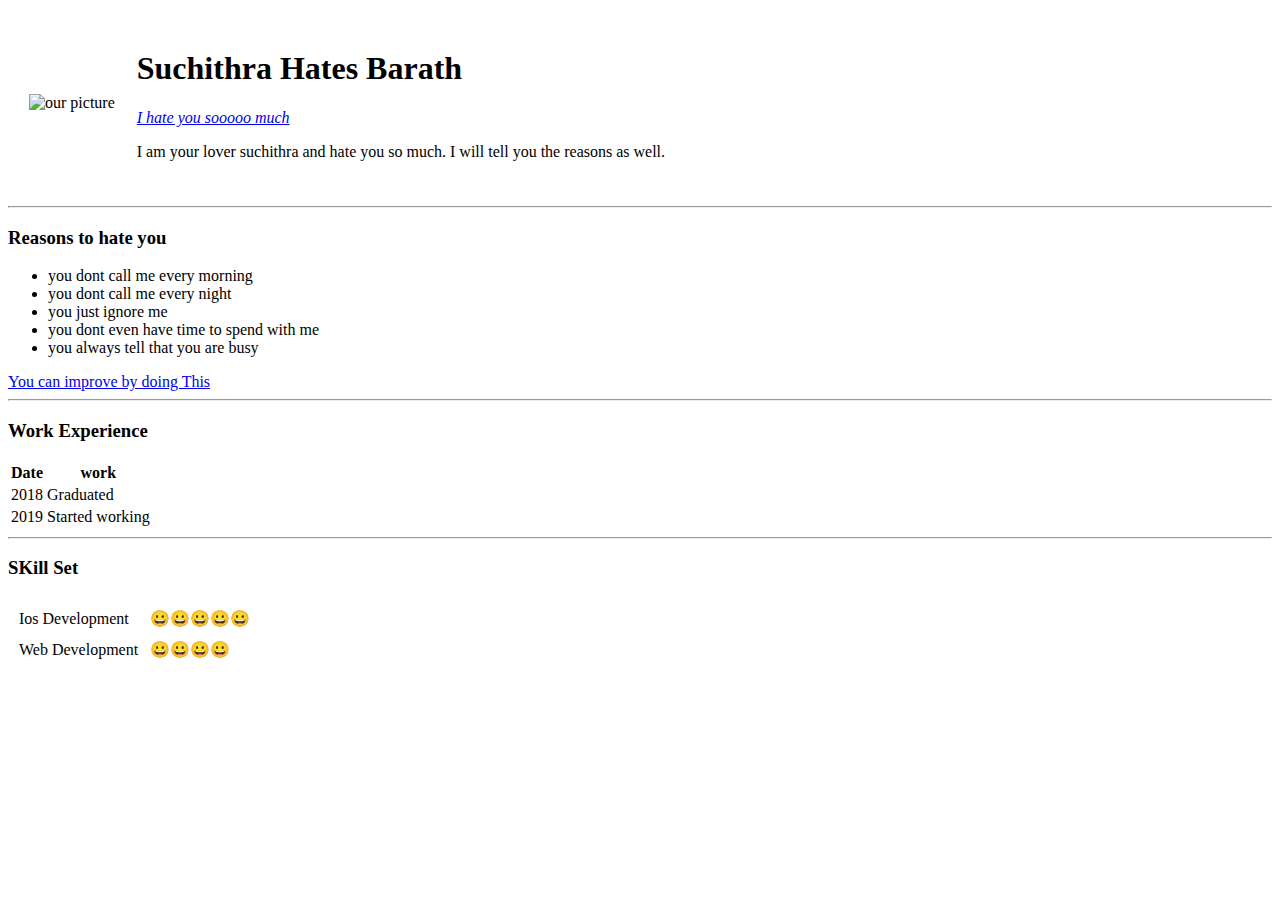
==== index.html @ 96f22a7b "Initial CV website files" ====
<!DOCTYPE html>
<html lang="en" dir="ltr">
  <head>
    <meta charset="utf-8">
    <title>Suchi Here</title>
  </head>
  <body>
    <table cellspacing="20" >
      <tr>
        <td><img src="Images\mypicture.jpg" alt="our picture"></td>
        <td><h1><strong>Suchithra Hates Barath</strong></h1>
        <p><em><a href="https://www.pinterest.com.au/lovebirdsaust/">I hate you sooooo much</a></em></p>
        <p>I am your lover suchithra and hate you so much. I will tell you the reasons as well.</p></td>
      </tr>
    </table>
    <hr>
    <h3>Reasons to hate you</h3>
    <ul>
      <li>you dont call me every morning</li>
      <li>you dont call me every night</li>
      <li>you just ignore me</li>
      <li>you dont even have time to spend with me</li>
      <li>you always tell that you are busy</li>
    </ul>
    <a href="Reasons.html">You can improve by doing This</a>
<hr>
    <h3>Work Experience</h3>
    <table>
      <thead>
        <tr>
          <th>Date</th>
          <th>work</th>
        </tr>
      </thead>
      <tbody>
        <tr>
          <td>2018</td>
          <td>Graduated</td>
        </tr>
        <tr>
          <td>2019</td>
          <td>Started working</td>
        </tr>
      </tbody>
    </table>
    <hr>
    <h3>SKill Set</h3>
    <table cellspacing="10">
        <tr>
          <td>Ios Development</td>
          <td>&#128512;&#128512;&#128512;&#128512;&#128512;</td>
        </tr>
        <tr>
          <td>Web Development</td>
          <td>&#128512;&#128512;&#128512;&#128512;</td>
        </tr>
    </table>

  </body>
</html>
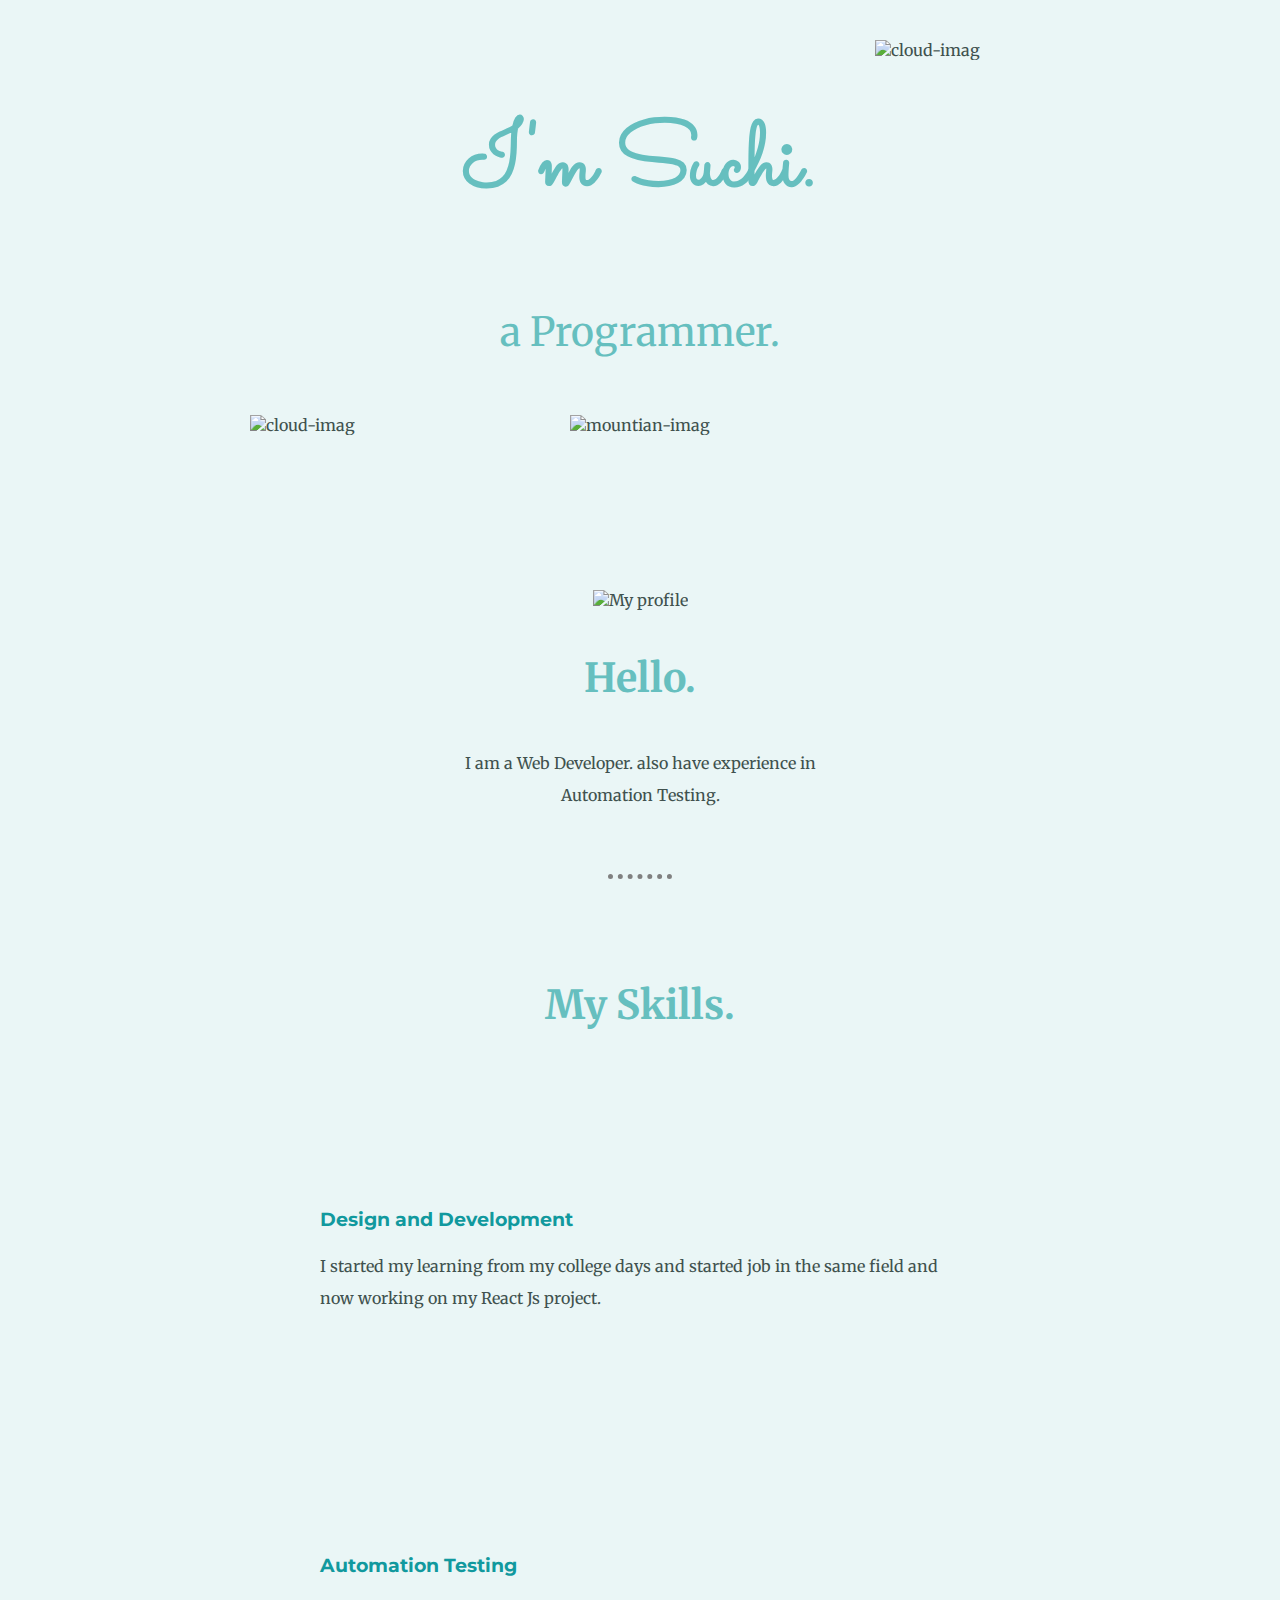
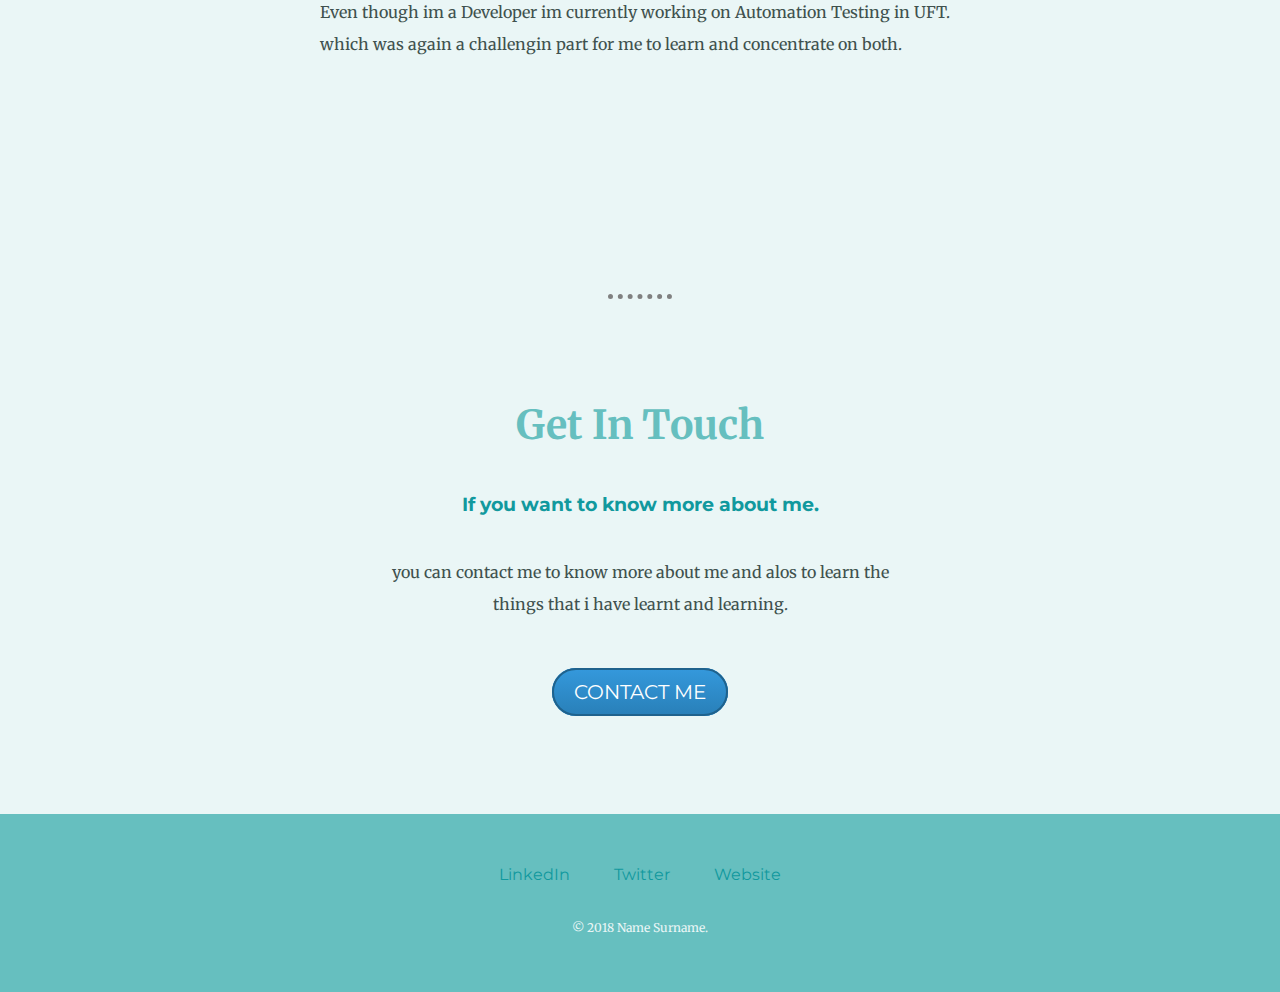
==== commit 39867326: "Added updated CV" ====
--- a/index.html
+++ b/index.html
@@ -2,59 +2,56 @@
 <html lang="en" dir="ltr">
   <head>
     <meta charset="utf-8">
-    <title>Suchi Here</title>
+    <title>Suchithra S</title>
+    <link rel="stylesheet" href="css/styles.css">
+    <link rel="icon" href="favicon.ico">
+    <link rel="stylesheet" href="<link rel="preconnect" href="https://fonts.gstatic.com">
+    <link href="https://fonts.googleapis.com/css2?family=Merriweather:wght@300&family=Montserrat:wght@100&family=Sacramento&display=swap" rel="stylesheet">
   </head>
   <body>
-    <table cellspacing="20" >
-      <tr>
-        <td><img src="Images\mypicture.jpg" alt="our picture"></td>
-        <td><h1><strong>Suchithra Hates Barath</strong></h1>
-        <p><em><a href="https://www.pinterest.com.au/lovebirdsaust/">I hate you sooooo much</a></em></p>
-        <p>I am your lover suchithra and hate you so much. I will tell you the reasons as well.</p></td>
-      </tr>
-    </table>
-    <hr>
-    <h3>Reasons to hate you</h3>
-    <ul>
-      <li>you dont call me every morning</li>
-      <li>you dont call me every night</li>
-      <li>you just ignore me</li>
-      <li>you dont even have time to spend with me</li>
-      <li>you always tell that you are busy</li>
-    </ul>
-    <a href="Reasons.html">You can improve by doing This</a>
-<hr>
-    <h3>Work Experience</h3>
-    <table>
-      <thead>
-        <tr>
-          <th>Date</th>
-          <th>work</th>
-        </tr>
-      </thead>
-      <tbody>
-        <tr>
-          <td>2018</td>
-          <td>Graduated</td>
-        </tr>
-        <tr>
-          <td>2019</td>
-          <td>Started working</td>
-        </tr>
-      </tbody>
-    </table>
-    <hr>
-    <h3>SKill Set</h3>
-    <table cellspacing="10">
-        <tr>
-          <td>Ios Development</td>
-          <td>&#128512;&#128512;&#128512;&#128512;&#128512;</td>
-        </tr>
-        <tr>
-          <td>Web Development</td>
-          <td>&#128512;&#128512;&#128512;&#128512;</td>
-        </tr>
-    </table>
+    <div class="box">
+      <img class="upper-cloud" src="images/cloud.png" alt="cloud-imag">
+      <h1>I'm Suchi.</h1>
+      <h2 class="title1">a Programmer.</h2>
+        <img class="bottom-cloud" src="images/cloud.png" alt="cloud-imag">
+          <img src="images/mountain.png" alt="mountian-imag">
+    </div>
+    <div class="middle-container">
+  <div class="profile">
+    <img src="images/profile.png" alt="My profile" height="200px" width="200px" >
+    <h2>Hello.</h2>
+    <p class="my-details">I am a Web Developer. also have experience in Automation Testing.</p>
+  </div>
+  <hr>
+  <div class="skills">
+    <h2>My Skills.</h2>
+    <div class="skill-row">
+      <img class="img-style" src="images/computer.png" alt=""  >
+      <h3>Design and Development</h3>
+      <p >I started my learning from my college days and started job in the same field and now working on my React Js project.</p>
+    </div>
+    <div class="skill-row">
+      <img class="img-style1" src="images/coding.png" alt="" >
+      <h3>Automation Testing</h3>
+      <p >Even though im a Developer im currently working on Automation Testing in UFT. which was again a challengin part for me to learn and concentrate on both.</p>
+    </div>
+  </div>
+  <hr>
+  <div class="contact-me">
+    <h2>Get In Touch</h2>
+    <h3>If you want to know more about me.</h3>
+    <p class="contact-msg">you can contact me to know more about me and alos to learn the things that i have learnt and learning.</p>
+    <a class="btn" href="mailto:suchithragowda333@gmail.com">CONTACT ME</a>
+  </div>
+</div>
+
+
+<div class="bottom-container">
+  <a class="footer-link" href="https://www.linkedin.com/in/suchithra-s-6625a0171/">LinkedIn</a>
+  <a class="footer-link" href="https://twitter.com/">Twitter</a>
+  <a class="footer-link" href="https://www.appbrewery.co/">Website</a>
+  <p class="last-item">© 2018 Name Surname.</p>
+</div>
 
   </body>
 </html>
--- a/css/styles.css
+++ b/css/styles.css
@@ -0,0 +1,126 @@
+div{
+  padding-top: 50px;
+  background-color: #EAF6F6;
+  padding-bottom: 55px;
+}
+
+
+body{
+    margin: 0px;
+    text-align: center;
+    font-family: 'Merriweather', serif;
+    color: #40514E;
+}
+h1 {
+    font-size: 5.625rem;
+    margin: 50PX auto 50PX auto;
+    font-family: 'Sacramento', cursive;
+    color: #66BFBF;
+}
+h2{
+  font-family: 'Merriweather', sans-serif;
+  font-size: 2.5rem;
+  color: #66BFBF;
+  padding: 10px;
+}
+h3{
+  font-family: 'Montserrat', sans-serif;
+  color: #11999E;
+}
+.bottom-cloud{
+  position: absolute;
+  left: 250px;
+}
+.upper-cloud{
+  position: absolute;
+  right: 300px;
+  top: 40px;
+}
+
+a{
+  color: #11999E;
+}
+.title1{
+  font-weight: normal;
+  line-height: 2;
+}
+.skill-row{
+  width: 50%;
+  margin: 100px auto 100px auto;
+  text-align: left;
+
+}
+.img-style{
+  width: 25%;
+  float: left;
+  margin-right: 30px;
+}
+.img-style1{
+  width: 25%;
+  float: right;
+  margin-left: 30px;
+}
+.my-details{
+  color: #40514E;
+  width: 30%;
+  margin: auto;
+}
+hr{
+  border-style: none;
+  border-top-style: dotted;
+  border-color: grey;
+  border-width: 5px;
+  width: 5%;
+}
+.bottom-container{
+  background-color: #66BFBF;
+  padding: 50px 0 20px;
+}
+.last-item{
+  color: #EAF6F6;
+  font-size: 0.75rem;
+  padding: 20px 0px;
+}
+p{
+  line-height: 2;
+}
+.contact-msg{
+  width: 40%;
+  margin: 40px auto 60px;
+}
+a{
+  color: #11999E;
+  font-family: 'Montserrat', sans-serif;
+  margin: 10px 20px;
+  text-decoration: none;
+}
+a:hover{
+  color: #EAF6F6;
+}
+.btn {
+  background: #3498db;
+  background-image: -webkit-linear-gradient(top, #3498db, #2980b9);
+  background-image: -moz-linear-gradient(top, #3498db, #2980b9);
+  background-image: -ms-linear-gradient(top, #3498db, #2980b9);
+  background-image: -o-linear-gradient(top, #3498db, #2980b9);
+  background-image: linear-gradient(to bottom, #3498db, #2980b9);
+  -webkit-border-radius: 30;
+  -moz-border-radius: 30;
+  border-radius: 30px;
+  font-family: 'Montserrat', sans-serif;
+  color: #ffffff;
+  font-size: 20px;
+  padding: 10px 20px 10px 20px;
+  border: solid #1f628d 2px;
+  text-decoration: none;
+}
+
+.btn:hover {
+  background: #3cb0fd;
+  background-image: -webkit-linear-gradient(top, #3cb0fd, #3498db);
+  background-image: -moz-linear-gradient(top, #3cb0fd, #3498db);
+  background-image: -ms-linear-gradient(top, #3cb0fd, #3498db);
+  background-image: -o-linear-gradient(top, #3cb0fd, #3498db);
+  background-image: linear-gradient(to bottom, #3cb0fd, #3498db);
+  text-decoration: none;
+}
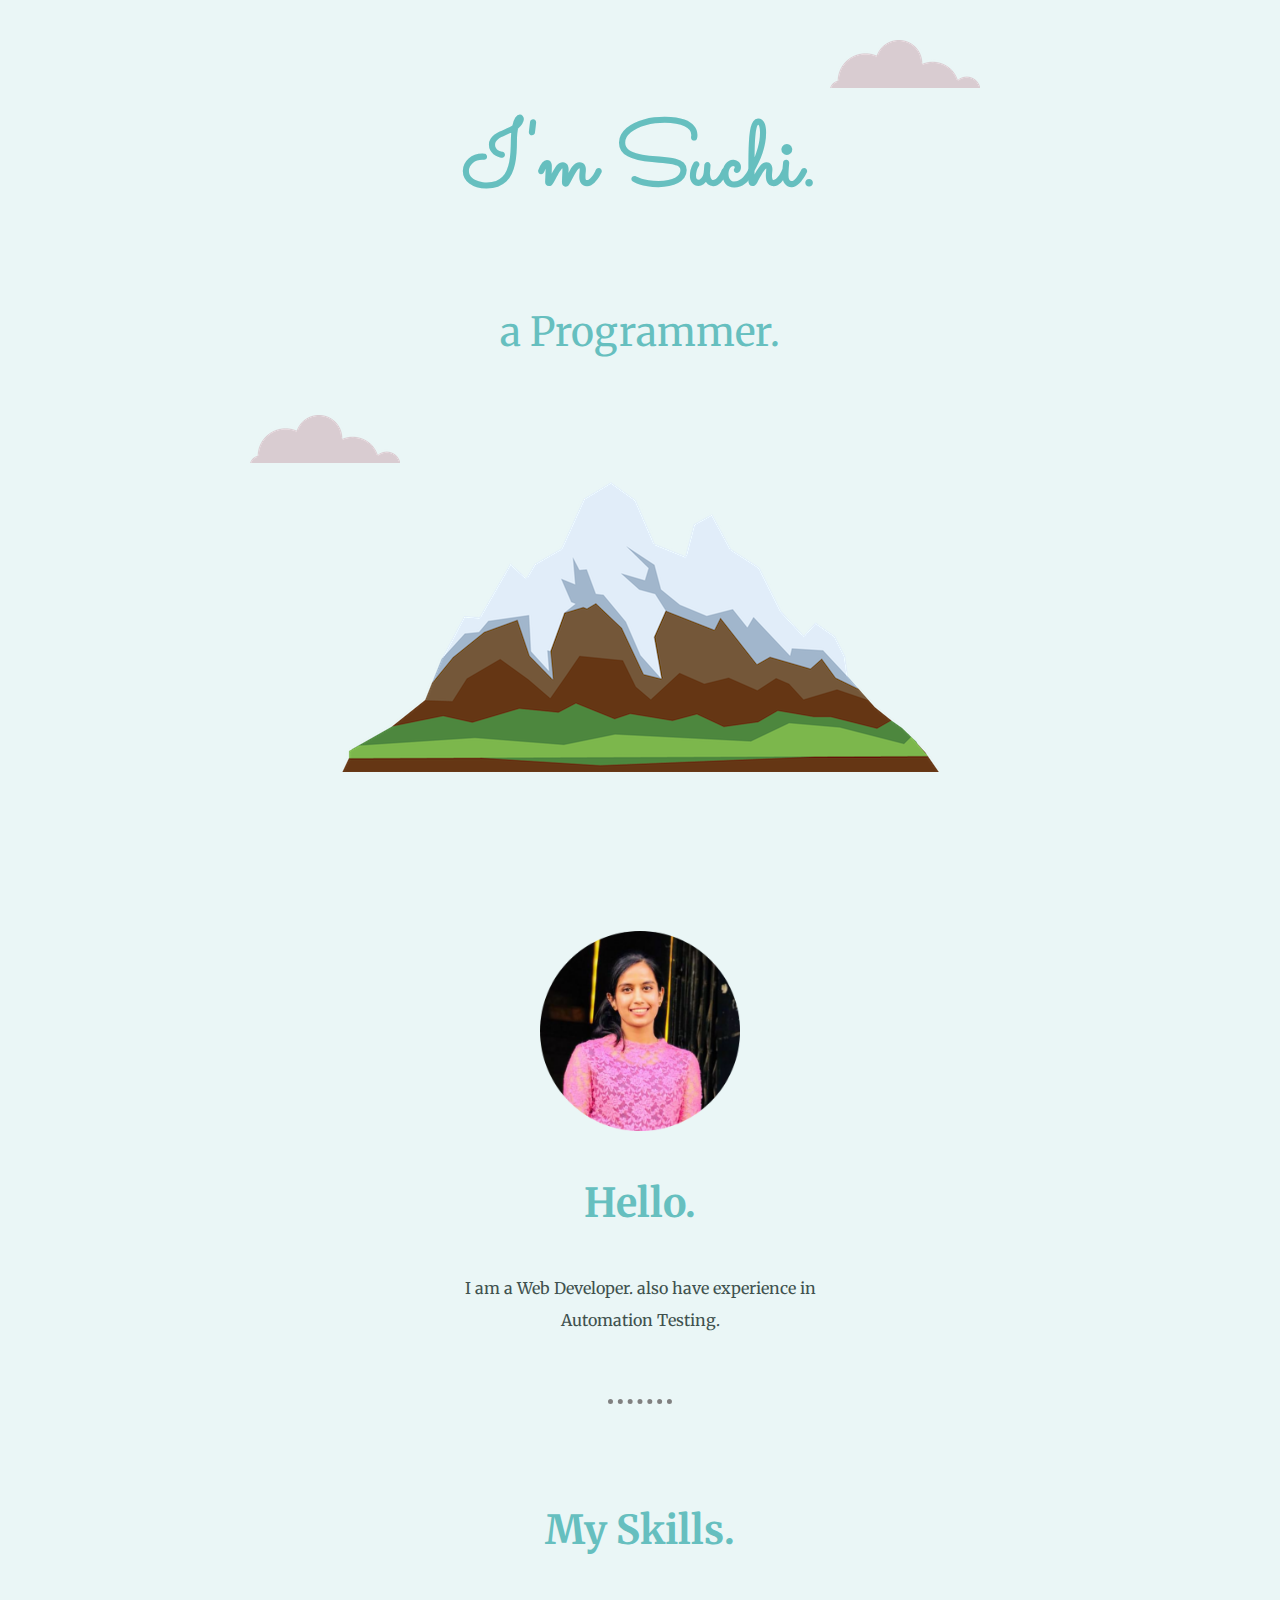
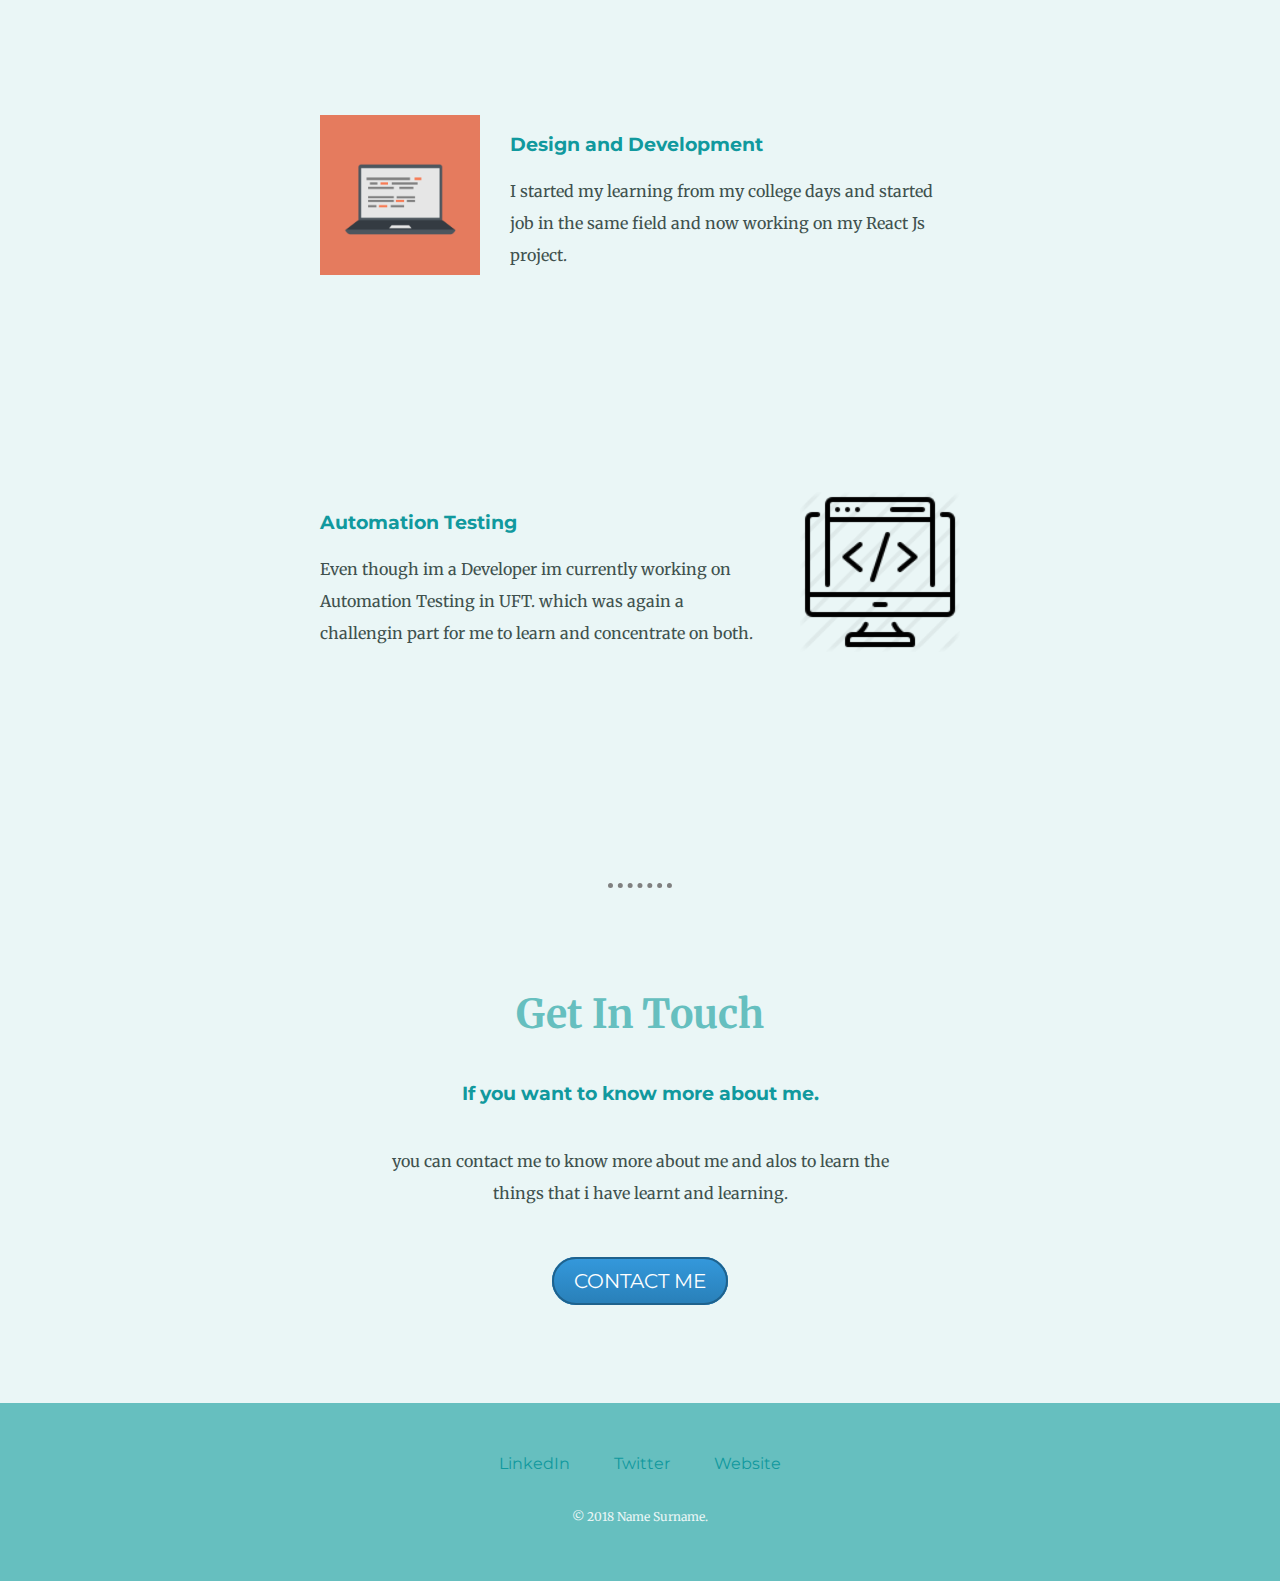
==== commit a97651d5: "updated Images path in index.html" ====
--- a/index.html
+++ b/index.html
@@ -10,15 +10,15 @@
   </head>
   <body>
     <div class="box">
-      <img class="upper-cloud" src="images/cloud.png" alt="cloud-imag">
+      <img class="upper-cloud" src="Images/cloud.jpg" alt="cloud-imag">
       <h1>I'm Suchi.</h1>
       <h2 class="title1">a Programmer.</h2>
-        <img class="bottom-cloud" src="images/cloud.png" alt="cloud-imag">
-          <img src="images/mountain.png" alt="mountian-imag">
+        <img class="bottom-cloud" src="Images/cloud.jpg" alt="cloud-imag">
+          <img src="Images/mountain.jpg" alt="mountian-imag">
     </div>
     <div class="middle-container">
   <div class="profile">
-    <img src="images/profile.png" alt="My profile" height="200px" width="200px" >
+    <img src="Images/profile.jpg" alt="My profile" height="200px" width="200px" >
     <h2>Hello.</h2>
     <p class="my-details">I am a Web Developer. also have experience in Automation Testing.</p>
   </div>
@@ -26,12 +26,12 @@
   <div class="skills">
     <h2>My Skills.</h2>
     <div class="skill-row">
-      <img class="img-style" src="images/computer.png" alt=""  >
+      <img class="img-style" src="Images/computer.jpg" alt=""  >
       <h3>Design and Development</h3>
       <p >I started my learning from my college days and started job in the same field and now working on my React Js project.</p>
     </div>
     <div class="skill-row">
-      <img class="img-style1" src="images/coding.png" alt="" >
+      <img class="img-style1" src="Images/coding.jpg" alt="" >
       <h3>Automation Testing</h3>
       <p >Even though im a Developer im currently working on Automation Testing in UFT. which was again a challengin part for me to learn and concentrate on both.</p>
     </div>
